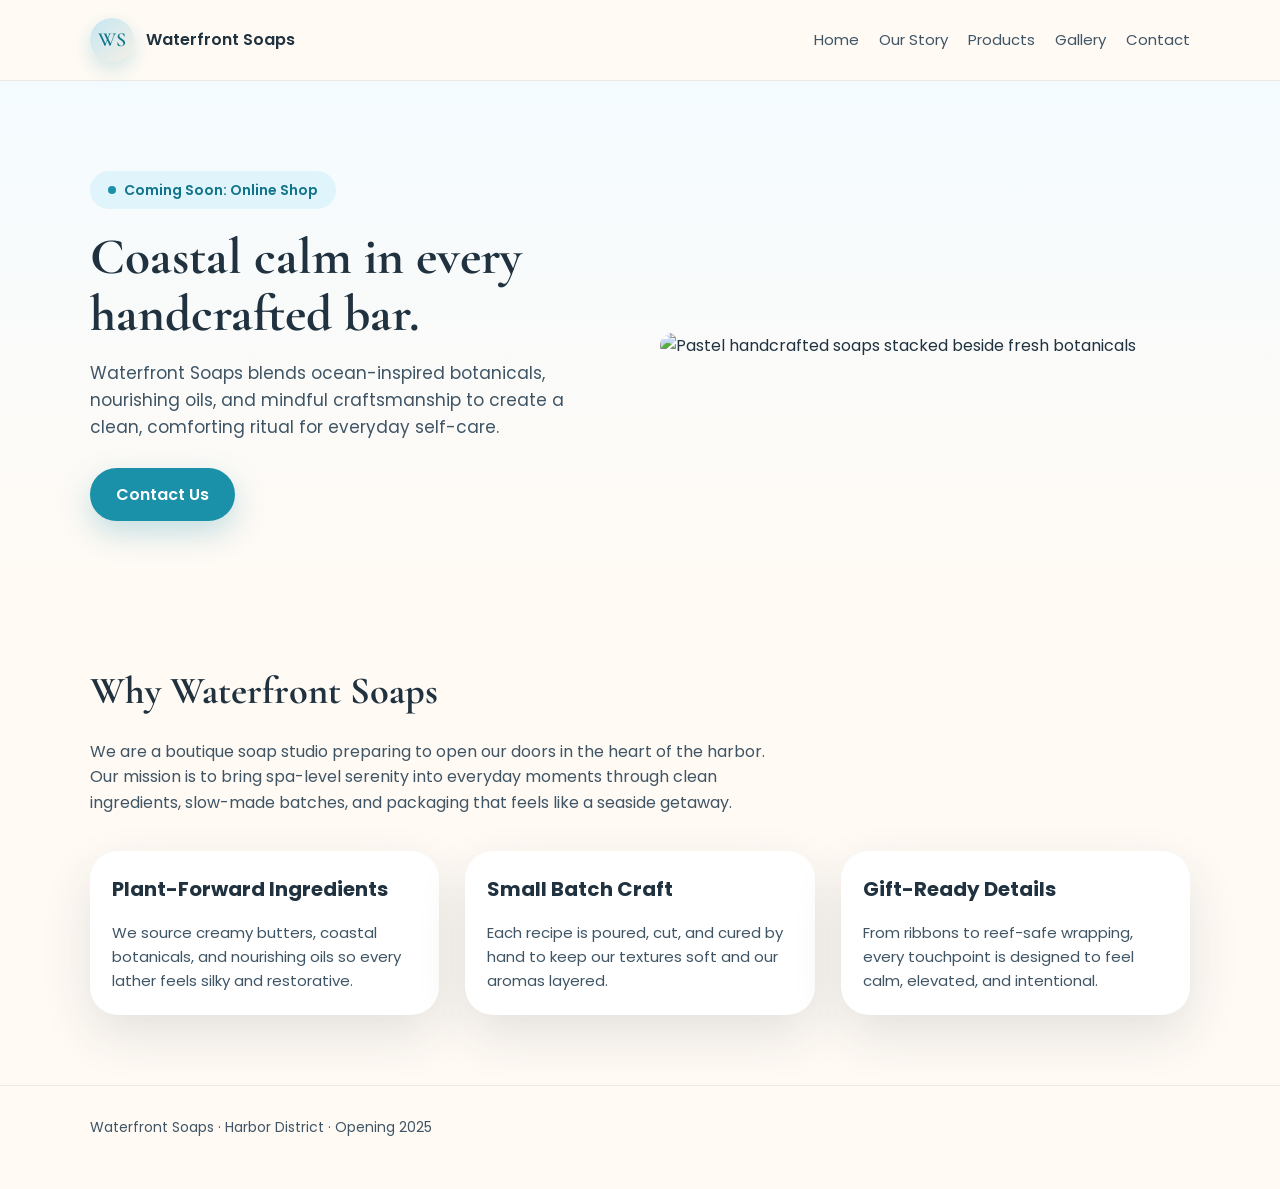
==== index.html @ dd589f27 "Add Waterfront Soaps MVP site" ====
<!DOCTYPE html>
<html lang="en">
  <head>
    <meta charset="UTF-8" />
    <meta name="viewport" content="width=device-width, initial-scale=1" />
    <title>Waterfront Soaps | Handcrafted Coastal Care</title>
    <link rel="preconnect" href="https://fonts.googleapis.com" />
    <link rel="preconnect" href="https://fonts.gstatic.com" crossorigin />
    <link
      href="https://fonts.googleapis.com/css2?family=Cormorant+Garamond:wght@500;600&family=Poppins:wght@300;400;500;600&display=swap"
      rel="stylesheet"
    />
    <link rel="stylesheet" href="styles.css" />
  </head>
  <body>
    <header class="site-header">
      <div class="container header-inner">
        <a class="brand" href="index.html">
          <span class="brand-mark">WS</span>
          <span>Waterfront Soaps</span>
        </a>
        <nav aria-label="Primary">
          <ul>
            <li><a href="index.html">Home</a></li>
            <li><a href="about.html">Our Story</a></li>
            <li><a href="products.html">Products</a></li>
            <li><a href="gallery.html">Gallery</a></li>
            <li><a href="contact.html">Contact</a></li>
          </ul>
        </nav>
      </div>
    </header>

    <main>
      <section class="hero">
        <div class="container hero-grid">
          <div class="reveal">
            <span class="badge"><span class="badge-dot"></span> Coming Soon: Online Shop</span>
            <h1 class="hero-title">Coastal calm in every handcrafted bar.</h1>
            <p class="hero-subtitle">
              Waterfront Soaps blends ocean-inspired botanicals, nourishing oils, and mindful
              craftsmanship to create a clean, comforting ritual for everyday self-care.
            </p>
            <a class="button" href="contact.html">Contact Us</a>
          </div>
          <div class="reveal">
            <img
              src="https://images.unsplash.com/photo-1501004318641-b39e6451bec6?auto=format&fit=crop&w=900&q=80"
              alt="Pastel handcrafted soaps stacked beside fresh botanicals"
              loading="lazy"
            />
          </div>
        </div>
      </section>

      <section class="section">
        <div class="container">
          <h2 class="section-title reveal">Why Waterfront Soaps</h2>
          <p class="section-lead reveal">
            We are a boutique soap studio preparing to open our doors in the heart of the harbor.
            Our mission is to bring spa-level serenity into everyday moments through clean
            ingredients, slow-made batches, and packaging that feels like a seaside getaway.
          </p>
          <div class="card-grid">
            <article class="card reveal">
              <h3>Plant-Forward Ingredients</h3>
              <p>
                We source creamy butters, coastal botanicals, and nourishing oils so every lather
                feels silky and restorative.
              </p>
            </article>
            <article class="card reveal">
              <h3>Small Batch Craft</h3>
              <p>
                Each recipe is poured, cut, and cured by hand to keep our textures soft and our
                aromas layered.
              </p>
            </article>
            <article class="card reveal">
              <h3>Gift-Ready Details</h3>
              <p>
                From ribbons to reef-safe wrapping, every touchpoint is designed to feel calm,
                elevated, and intentional.
              </p>
            </article>
          </div>
        </div>
      </section>
    </main>

    <footer class="footer">
      <div class="container">
        <p>Waterfront Soaps · Harbor District · Opening 2025</p>
      </div>
    </footer>
    <script src="script.js"></script>
  </body>
</html>
---- styles.css ----
:root {
  color-scheme: light;
  --ocean-50: #f4fbff;
  --ocean-100: #e0f4fb;
  --ocean-200: #c4e7f2;
  --ocean-300: #94d3e5;
  --ocean-400: #64bdd7;
  --sand-100: #f6efe6;
  --sand-200: #efe4d6;
  --cream: #fffaf4;
  --text-900: #20323f;
  --text-700: #3f5565;
  --accent: #1a91a8;
  --accent-dark: #12748a;
  --shadow: 0 20px 50px rgba(32, 50, 63, 0.12);
  --radius-lg: 28px;
  --radius-md: 18px;
  --radius-sm: 12px;
  --font-sans: "Poppins", system-ui, -apple-system, sans-serif;
  --font-serif: "Cormorant Garamond", "Times New Roman", serif;
}

* {
  box-sizing: border-box;
  margin: 0;
  padding: 0;
}

html {
  scroll-behavior: smooth;
}

body {
  font-family: var(--font-sans);
  background: var(--cream);
  color: var(--text-900);
  line-height: 1.6;
}

img {
  max-width: 100%;
  display: block;
  border-radius: var(--radius-md);
}

a {
  text-decoration: none;
  color: inherit;
}

.container {
  width: min(1100px, 90vw);
  margin: 0 auto;
}

.site-header {
  position: sticky;
  top: 0;
  z-index: 10;
  background: rgba(255, 250, 244, 0.92);
  backdrop-filter: blur(8px);
  border-bottom: 1px solid rgba(32, 50, 63, 0.08);
}

.header-inner {
  display: flex;
  align-items: center;
  justify-content: space-between;
  padding: 18px 0;
  gap: 20px;
}

.brand {
  display: flex;
  align-items: center;
  gap: 12px;
  font-weight: 600;
  color: var(--text-900);
}

.brand-mark {
  width: 44px;
  height: 44px;
  border-radius: 50%;
  background: linear-gradient(135deg, var(--ocean-200), var(--sand-100));
  display: grid;
  place-items: center;
  font-family: var(--font-serif);
  font-size: 20px;
  color: var(--accent-dark);
  box-shadow: 0 8px 20px rgba(26, 145, 168, 0.2);
}

nav ul {
  list-style: none;
  display: flex;
  gap: 20px;
  font-size: 15px;
  color: var(--text-700);
}

nav a {
  padding-bottom: 4px;
  border-bottom: 2px solid transparent;
  transition: all 0.25s ease;
}

nav a:hover,
nav a:focus {
  color: var(--accent-dark);
  border-color: var(--accent);
}

.hero {
  padding: 90px 0 70px;
  background: linear-gradient(180deg, var(--ocean-50), var(--cream));
}

.hero-grid {
  display: grid;
  grid-template-columns: repeat(auto-fit, minmax(280px, 1fr));
  gap: 40px;
  align-items: center;
}

.hero-title {
  font-family: var(--font-serif);
  font-size: clamp(2.6rem, 4vw, 4rem);
  line-height: 1.1;
  margin-bottom: 18px;
}

.badge {
  display: inline-flex;
  align-items: center;
  gap: 8px;
  padding: 8px 18px;
  border-radius: 999px;
  background: var(--ocean-100);
  color: var(--accent-dark);
  font-weight: 600;
  font-size: 14px;
  margin-bottom: 20px;
}

.hero-subtitle {
  font-size: 17px;
  color: var(--text-700);
  margin-bottom: 26px;
}

.button {
  display: inline-flex;
  align-items: center;
  justify-content: center;
  gap: 8px;
  padding: 14px 26px;
  border-radius: 999px;
  background: var(--accent);
  color: white;
  font-weight: 600;
  border: none;
  transition: transform 0.2s ease, box-shadow 0.2s ease, background 0.2s ease;
  box-shadow: 0 12px 30px rgba(26, 145, 168, 0.25);
}

.button:hover,
.button:focus {
  background: var(--accent-dark);
  transform: translateY(-2px);
}

.section {
  padding: 70px 0;
}

.section-title {
  font-family: var(--font-serif);
  font-size: clamp(2rem, 3vw, 3rem);
  margin-bottom: 16px;
}

.section-lead {
  color: var(--text-700);
  max-width: 700px;
  margin-bottom: 36px;
}

.card-grid {
  display: grid;
  grid-template-columns: repeat(auto-fit, minmax(230px, 1fr));
  gap: 26px;
}

.card {
  background: white;
  border-radius: var(--radius-lg);
  padding: 22px;
  box-shadow: var(--shadow);
  display: grid;
  gap: 16px;
}

.card h3 {
  font-size: 20px;
  color: var(--text-900);
}

.card p {
  color: var(--text-700);
  font-size: 15px;
}

.photo-grid {
  display: grid;
  grid-template-columns: repeat(auto-fit, minmax(220px, 1fr));
  gap: 20px;
}

.photo-grid img {
  height: 220px;
  width: 100%;
  object-fit: cover;
}

.split {
  display: grid;
  grid-template-columns: repeat(auto-fit, minmax(260px, 1fr));
  gap: 30px;
  align-items: center;
}

.values-list {
  display: grid;
  gap: 14px;
  margin-top: 20px;
}

.value-pill {
  background: var(--sand-100);
  padding: 12px 16px;
  border-radius: 999px;
  font-size: 14px;
  color: var(--text-700);
}

.contact-card {
  background: white;
  border-radius: var(--radius-lg);
  padding: 28px;
  box-shadow: var(--shadow);
  display: grid;
  gap: 14px;
}

.contact-card a {
  color: var(--accent-dark);
  font-weight: 600;
}

.form-grid {
  display: grid;
  gap: 16px;
}

input,
textarea {
  width: 100%;
  padding: 12px 14px;
  border-radius: 12px;
  border: 1px solid rgba(32, 50, 63, 0.12);
  font-family: inherit;
  background: var(--ocean-50);
}

textarea {
  min-height: 120px;
}

.footer {
  padding: 30px 0 50px;
  border-top: 1px solid rgba(32, 50, 63, 0.08);
  color: var(--text-700);
  font-size: 14px;
}

.reveal {
  opacity: 0;
  transform: translateY(18px);
  transition: opacity 0.6s ease, transform 0.6s ease;
}

.reveal.is-visible {
  opacity: 1;
  transform: translateY(0);
}

.badge-dot {
  width: 8px;
  height: 8px;
  border-radius: 50%;
  background: var(--accent);
}

.instagram-link {
  display: inline-flex;
  align-items: center;
  gap: 8px;
}

@media (max-width: 700px) {
  .header-inner {
    flex-direction: column;
    align-items: flex-start;
  }

  nav ul {
    flex-wrap: wrap;
  }
}
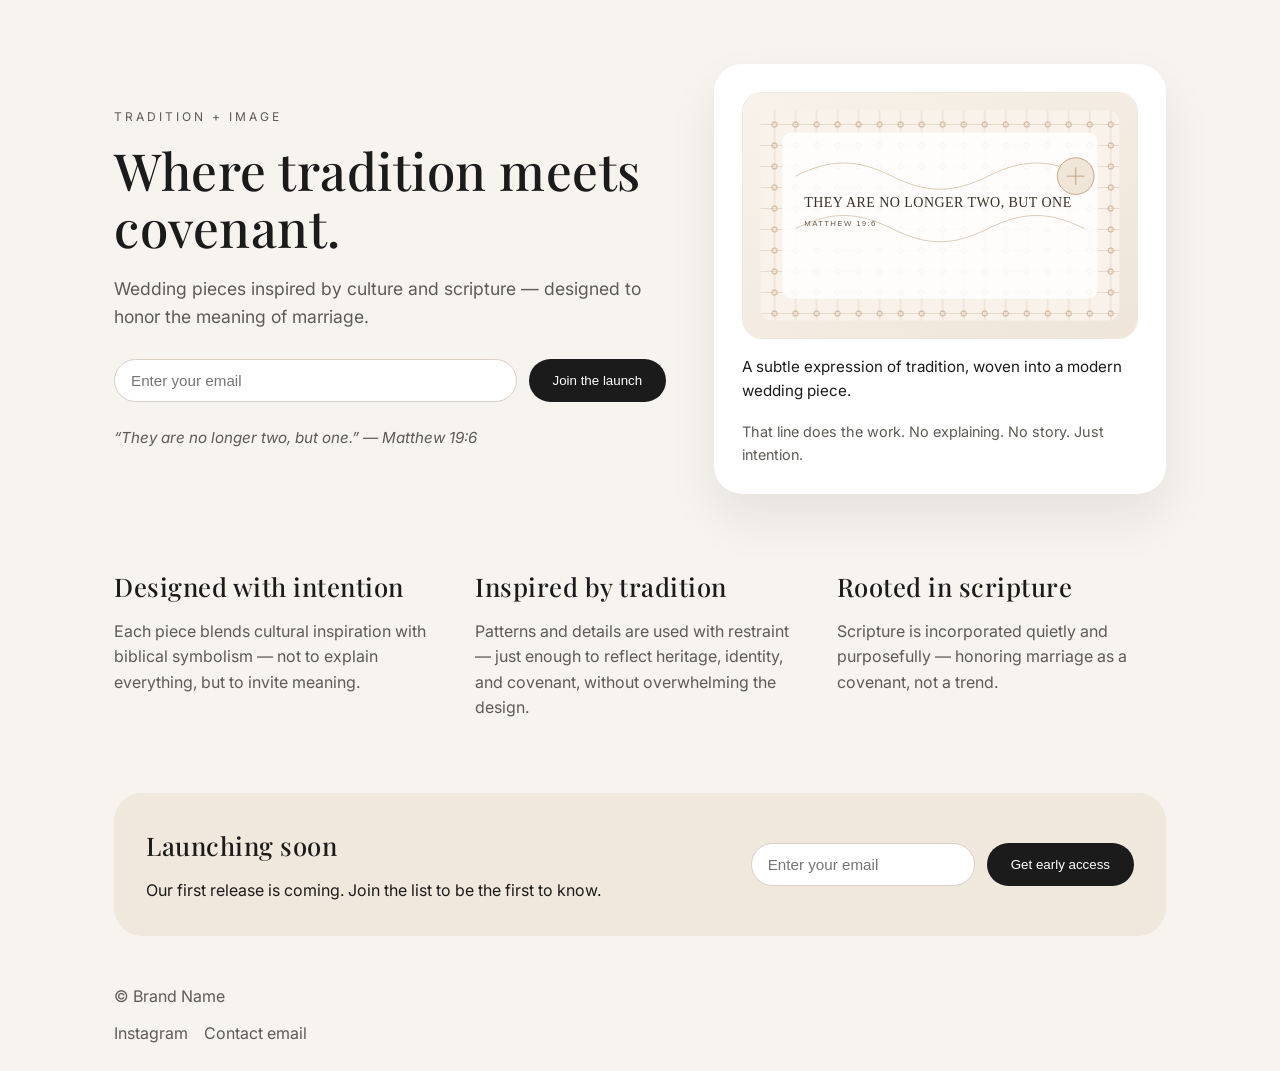
==== commit b500f928: "Add MVP landing page layout" ====
--- a/index.html
+++ b/index.html
@@ -1,98 +1,78 @@
-<!DOCTYPE html>
+<!doctype html>
 <html lang="en">
   <head>
     <meta charset="UTF-8" />
-    <meta name="viewport" content="width=device-width, initial-scale=1" />
-    <title>Waterfront Soaps | Handcrafted Coastal Care</title>
+    <meta name="viewport" content="width=device-width, initial-scale=1.0" />
+    <title>Tradition &amp; Covenant</title>
     <link rel="preconnect" href="https://fonts.googleapis.com" />
     <link rel="preconnect" href="https://fonts.gstatic.com" crossorigin />
     <link
-      href="https://fonts.googleapis.com/css2?family=Cormorant+Garamond:wght@500;600&family=Poppins:wght@300;400;500;600&display=swap"
+      href="https://fonts.googleapis.com/css2?family=Playfair+Display:wght@400;500;600&family=Inter:wght@300;400;500;600&display=swap"
       rel="stylesheet"
     />
     <link rel="stylesheet" href="styles.css" />
   </head>
   <body>
-    <header class="site-header">
-      <div class="container header-inner">
-        <a class="brand" href="index.html">
-          <span class="brand-mark">WS</span>
-          <span>Waterfront Soaps</span>
-        </a>
-        <nav aria-label="Primary">
-          <ul>
-            <li><a href="index.html">Home</a></li>
-            <li><a href="about.html">Our Story</a></li>
-            <li><a href="products.html">Products</a></li>
-            <li><a href="gallery.html">Gallery</a></li>
-            <li><a href="contact.html">Contact</a></li>
-          </ul>
-        </nav>
-      </div>
-    </header>
-
     <main>
       <section class="hero">
-        <div class="container hero-grid">
-          <div class="reveal">
-            <span class="badge"><span class="badge-dot"></span> Coming Soon: Online Shop</span>
-            <h1 class="hero-title">Coastal calm in every handcrafted bar.</h1>
-            <p class="hero-subtitle">
-              Waterfront Soaps blends ocean-inspired botanicals, nourishing oils, and mindful
-              craftsmanship to create a clean, comforting ritual for everyday self-care.
-            </p>
-            <a class="button" href="contact.html">Contact Us</a>
-          </div>
-          <div class="reveal">
-            <img
-              src="https://images.unsplash.com/photo-1501004318641-b39e6451bec6?auto=format&fit=crop&w=900&q=80"
-              alt="Pastel handcrafted soaps stacked beside fresh botanicals"
-              loading="lazy"
-            />
-          </div>
+        <div class="hero-content">
+          <p class="eyebrow">Tradition + Image</p>
+          <h1>Where tradition meets covenant.</h1>
+          <p class="subhead">
+            Wedding pieces inspired by culture and scripture — designed to honor the meaning of marriage.
+          </p>
+          <form class="cta-form">
+            <input type="email" name="email" placeholder="Enter your email" aria-label="Email" />
+            <button type="submit">Join the launch</button>
+          </form>
+          <p class="verse">“They are no longer two, but one.” — Matthew 19:6</p>
+        </div>
+        <div class="hero-card">
+          <img src="assets/visual-concept.svg" alt="Subtle traditional pattern with covenant inscription" />
+          <p class="caption">A subtle expression of tradition, woven into a modern wedding piece.</p>
+          <p class="caption-quiet">That line does the work. No explaining. No story. Just intention.</p>
         </div>
       </section>
 
-      <section class="section">
-        <div class="container">
-          <h2 class="section-title reveal">Why Waterfront Soaps</h2>
-          <p class="section-lead reveal">
-            We are a boutique soap studio preparing to open our doors in the heart of the harbor.
-            Our mission is to bring spa-level serenity into everyday moments through clean
-            ingredients, slow-made batches, and packaging that feels like a seaside getaway.
+      <section class="grid">
+        <article>
+          <h2>Designed with intention</h2>
+          <p>
+            Each piece blends cultural inspiration with biblical symbolism — not to explain everything, but to invite
+            meaning.
           </p>
-          <div class="card-grid">
-            <article class="card reveal">
-              <h3>Plant-Forward Ingredients</h3>
-              <p>
-                We source creamy butters, coastal botanicals, and nourishing oils so every lather
-                feels silky and restorative.
-              </p>
-            </article>
-            <article class="card reveal">
-              <h3>Small Batch Craft</h3>
-              <p>
-                Each recipe is poured, cut, and cured by hand to keep our textures soft and our
-                aromas layered.
-              </p>
-            </article>
-            <article class="card reveal">
-              <h3>Gift-Ready Details</h3>
-              <p>
-                From ribbons to reef-safe wrapping, every touchpoint is designed to feel calm,
-                elevated, and intentional.
-              </p>
-            </article>
-          </div>
+        </article>
+        <article>
+          <h2>Inspired by tradition</h2>
+          <p>
+            Patterns and details are used with restraint — just enough to reflect heritage, identity, and covenant,
+            without overwhelming the design.
+          </p>
+        </article>
+        <article>
+          <h2>Rooted in scripture</h2>
+          <p>Scripture is incorporated quietly and purposefully — honoring marriage as a covenant, not a trend.</p>
+        </article>
+      </section>
+
+      <section class="coming-soon">
+        <div>
+          <h2>Launching soon</h2>
+          <p>Our first release is coming. Join the list to be the first to know.</p>
         </div>
+        <form class="cta-form">
+          <input type="email" name="email" placeholder="Enter your email" aria-label="Email" />
+          <button type="submit">Get early access</button>
+        </form>
       </section>
     </main>
 
-    <footer class="footer">
-      <div class="container">
-        <p>Waterfront Soaps · Harbor District · Opening 2025</p>
+    <footer>
+      <p>© Brand Name</p>
+      <div class="footer-links">
+        <a href="https://instagram.com" target="_blank" rel="noreferrer">Instagram</a>
+        <a href="mailto:hello@brandname.com">Contact email</a>
       </div>
     </footer>
-    <script src="script.js"></script>
   </body>
 </html>
--- a/styles.css
+++ b/styles.css
@@ -1,23 +1,10 @@
 :root {
   color-scheme: light;
-  --ocean-50: #f4fbff;
-  --ocean-100: #e0f4fb;
-  --ocean-200: #c4e7f2;
-  --ocean-300: #94d3e5;
-  --ocean-400: #64bdd7;
-  --sand-100: #f6efe6;
-  --sand-200: #efe4d6;
-  --cream: #fffaf4;
-  --text-900: #20323f;
-  --text-700: #3f5565;
-  --accent: #1a91a8;
-  --accent-dark: #12748a;
-  --shadow: 0 20px 50px rgba(32, 50, 63, 0.12);
-  --radius-lg: 28px;
-  --radius-md: 18px;
-  --radius-sm: 12px;
-  --font-sans: "Poppins", system-ui, -apple-system, sans-serif;
-  --font-serif: "Cormorant Garamond", "Times New Roman", serif;
+  --cream: #f7f3ee;
+  --ink: #1b1b1b;
+  --muted: #5e5a55;
+  --accent: #aa7e52;
+  --soft: #f0e7dd;
 }
 
 * {
@@ -26,295 +13,176 @@
   padding: 0;
 }
 
-html {
-  scroll-behavior: smooth;
-}
-
 body {
-  font-family: var(--font-sans);
+  font-family: "Inter", system-ui, sans-serif;
   background: var(--cream);
-  color: var(--text-900);
+  color: var(--ink);
   line-height: 1.6;
 }
 
-img {
-  max-width: 100%;
-  display: block;
-  border-radius: var(--radius-md);
+main {
+  max-width: 1100px;
+  margin: 0 auto;
+  padding: 64px 24px 48px;
+  display: flex;
+  flex-direction: column;
+  gap: 72px;
 }
 
-a {
-  text-decoration: none;
-  color: inherit;
+h1,
+h2 {
+  font-family: "Playfair Display", serif;
+  font-weight: 500;
+  letter-spacing: 0.5px;
 }
 
-.container {
-  width: min(1100px, 90vw);
-  margin: 0 auto;
+h1 {
+  font-size: clamp(2.5rem, 4vw, 3.5rem);
+  line-height: 1.1;
 }
 
-.site-header {
-  position: sticky;
-  top: 0;
-  z-index: 10;
-  background: rgba(255, 250, 244, 0.92);
-  backdrop-filter: blur(8px);
-  border-bottom: 1px solid rgba(32, 50, 63, 0.08);
+h2 {
+  font-size: 1.6rem;
+  margin-bottom: 12px;
 }
 
-.header-inner {
+.hero {
+  display: grid;
+  gap: 48px;
+  align-items: center;
+}
+
+@media (min-width: 900px) {
+  .hero {
+    grid-template-columns: 1.1fr 0.9fr;
+  }
+}
+
+.eyebrow {
+  text-transform: uppercase;
+  letter-spacing: 3px;
+  font-size: 0.75rem;
+  color: var(--muted);
+  margin-bottom: 16px;
+}
+
+.subhead {
+  font-size: 1.1rem;
+  color: var(--muted);
+  margin: 20px 0 28px;
+}
+
+.cta-form {
   display: flex;
-  align-items: center;
-  justify-content: space-between;
-  padding: 18px 0;
+  flex-wrap: wrap;
+  gap: 12px;
+}
+
+.cta-form input {
+  flex: 1;
+  min-width: 220px;
+  padding: 12px 16px;
+  border-radius: 999px;
+  border: 1px solid #d8cfc5;
+  background: #fff;
+  font-size: 0.95rem;
+}
+
+.cta-form button {
+  padding: 12px 24px;
+  border-radius: 999px;
+  border: none;
+  background: var(--ink);
+  color: #fff;
+  font-weight: 500;
+  cursor: pointer;
+}
+
+.verse {
+  margin-top: 24px;
+  font-size: 0.95rem;
+  color: var(--muted);
+  font-style: italic;
+}
+
+.hero-card {
+  background: #fff;
+  border-radius: 28px;
+  padding: 28px;
+  box-shadow: 0 24px 50px rgba(27, 27, 27, 0.08);
+  display: flex;
+  flex-direction: column;
+  gap: 16px;
+}
+
+.hero-card img {
+  width: 100%;
+  border-radius: 20px;
+  border: 1px solid #efe6dc;
+}
+
+.caption {
+  font-size: 0.95rem;
+  color: var(--ink);
+}
+
+.caption-quiet {
+  font-size: 0.9rem;
+  color: var(--muted);
+}
+
+.grid {
+  display: grid;
+  gap: 32px;
+}
+
+@media (min-width: 800px) {
+  .grid {
+    grid-template-columns: repeat(3, 1fr);
+  }
+}
+
+.grid p {
+  color: var(--muted);
+}
+
+.coming-soon {
+  background: var(--soft);
+  padding: 32px;
+  border-radius: 28px;
+  display: flex;
+  flex-direction: column;
   gap: 20px;
 }
 
-.brand {
-  display: flex;
-  align-items: center;
-  gap: 12px;
-  font-weight: 600;
-  color: var(--text-900);
+@media (min-width: 900px) {
+  .coming-soon {
+    flex-direction: row;
+    align-items: center;
+    justify-content: space-between;
+  }
 }
 
-.brand-mark {
-  width: 44px;
-  height: 44px;
-  border-radius: 50%;
-  background: linear-gradient(135deg, var(--ocean-200), var(--sand-100));
-  display: grid;
-  place-items: center;
-  font-family: var(--font-serif);
-  font-size: 20px;
-  color: var(--accent-dark);
-  box-shadow: 0 8px 20px rgba(26, 145, 168, 0.2);
+footer {
+  max-width: 1100px;
+  margin: 0 auto 24px;
+  padding: 0 24px;
+  display: flex;
+  flex-direction: column;
+  gap: 12px;
+  color: var(--muted);
 }
 
-nav ul {
-  list-style: none;
+.footer-links {
   display: flex;
-  gap: 20px;
-  font-size: 15px;
-  color: var(--text-700);
-}
-
-nav a {
-  padding-bottom: 4px;
-  border-bottom: 2px solid transparent;
-  transition: all 0.25s ease;
-}
-
-nav a:hover,
-nav a:focus {
-  color: var(--accent-dark);
-  border-color: var(--accent);
-}
-
-.hero {
-  padding: 90px 0 70px;
-  background: linear-gradient(180deg, var(--ocean-50), var(--cream));
-}
-
-.hero-grid {
-  display: grid;
-  grid-template-columns: repeat(auto-fit, minmax(280px, 1fr));
-  gap: 40px;
-  align-items: center;
-}
-
-.hero-title {
-  font-family: var(--font-serif);
-  font-size: clamp(2.6rem, 4vw, 4rem);
-  line-height: 1.1;
-  margin-bottom: 18px;
-}
-
-.badge {
-  display: inline-flex;
-  align-items: center;
-  gap: 8px;
-  padding: 8px 18px;
-  border-radius: 999px;
-  background: var(--ocean-100);
-  color: var(--accent-dark);
-  font-weight: 600;
-  font-size: 14px;
-  margin-bottom: 20px;
-}
-
-.hero-subtitle {
-  font-size: 17px;
-  color: var(--text-700);
-  margin-bottom: 26px;
-}
-
-.button {
-  display: inline-flex;
-  align-items: center;
-  justify-content: center;
-  gap: 8px;
-  padding: 14px 26px;
-  border-radius: 999px;
-  background: var(--accent);
-  color: white;
-  font-weight: 600;
-  border: none;
-  transition: transform 0.2s ease, box-shadow 0.2s ease, background 0.2s ease;
-  box-shadow: 0 12px 30px rgba(26, 145, 168, 0.25);
-}
-
-.button:hover,
-.button:focus {
-  background: var(--accent-dark);
-  transform: translateY(-2px);
-}
-
-.section {
-  padding: 70px 0;
-}
-
-.section-title {
-  font-family: var(--font-serif);
-  font-size: clamp(2rem, 3vw, 3rem);
-  margin-bottom: 16px;
-}
-
-.section-lead {
-  color: var(--text-700);
-  max-width: 700px;
-  margin-bottom: 36px;
-}
-
-.card-grid {
-  display: grid;
-  grid-template-columns: repeat(auto-fit, minmax(230px, 1fr));
-  gap: 26px;
-}
-
-.card {
-  background: white;
-  border-radius: var(--radius-lg);
-  padding: 22px;
-  box-shadow: var(--shadow);
-  display: grid;
   gap: 16px;
 }
 
-.card h3 {
-  font-size: 20px;
-  color: var(--text-900);
+footer a {
+  text-decoration: none;
+  color: var(--muted);
 }
 
-.card p {
-  color: var(--text-700);
-  font-size: 15px;
+footer a:hover {
+  color: var(--ink);
 }
-
-.photo-grid {
-  display: grid;
-  grid-template-columns: repeat(auto-fit, minmax(220px, 1fr));
-  gap: 20px;
-}
-
-.photo-grid img {
-  height: 220px;
-  width: 100%;
-  object-fit: cover;
-}
-
-.split {
-  display: grid;
-  grid-template-columns: repeat(auto-fit, minmax(260px, 1fr));
-  gap: 30px;
-  align-items: center;
-}
-
-.values-list {
-  display: grid;
-  gap: 14px;
-  margin-top: 20px;
-}
-
-.value-pill {
-  background: var(--sand-100);
-  padding: 12px 16px;
-  border-radius: 999px;
-  font-size: 14px;
-  color: var(--text-700);
-}
-
-.contact-card {
-  background: white;
-  border-radius: var(--radius-lg);
-  padding: 28px;
-  box-shadow: var(--shadow);
-  display: grid;
-  gap: 14px;
-}
-
-.contact-card a {
-  color: var(--accent-dark);
-  font-weight: 600;
-}
-
-.form-grid {
-  display: grid;
-  gap: 16px;
-}
-
-input,
-textarea {
-  width: 100%;
-  padding: 12px 14px;
-  border-radius: 12px;
-  border: 1px solid rgba(32, 50, 63, 0.12);
-  font-family: inherit;
-  background: var(--ocean-50);
-}
-
-textarea {
-  min-height: 120px;
-}
-
-.footer {
-  padding: 30px 0 50px;
-  border-top: 1px solid rgba(32, 50, 63, 0.08);
-  color: var(--text-700);
-  font-size: 14px;
-}
-
-.reveal {
-  opacity: 0;
-  transform: translateY(18px);
-  transition: opacity 0.6s ease, transform 0.6s ease;
-}
-
-.reveal.is-visible {
-  opacity: 1;
-  transform: translateY(0);
-}
-
-.badge-dot {
-  width: 8px;
-  height: 8px;
-  border-radius: 50%;
-  background: var(--accent);
-}
-
-.instagram-link {
-  display: inline-flex;
-  align-items: center;
-  gap: 8px;
-}
-
-@media (max-width: 700px) {
-  .header-inner {
-    flex-direction: column;
-    align-items: flex-start;
-  }
-
-  nav ul {
-    flex-wrap: wrap;
-  }
-}
